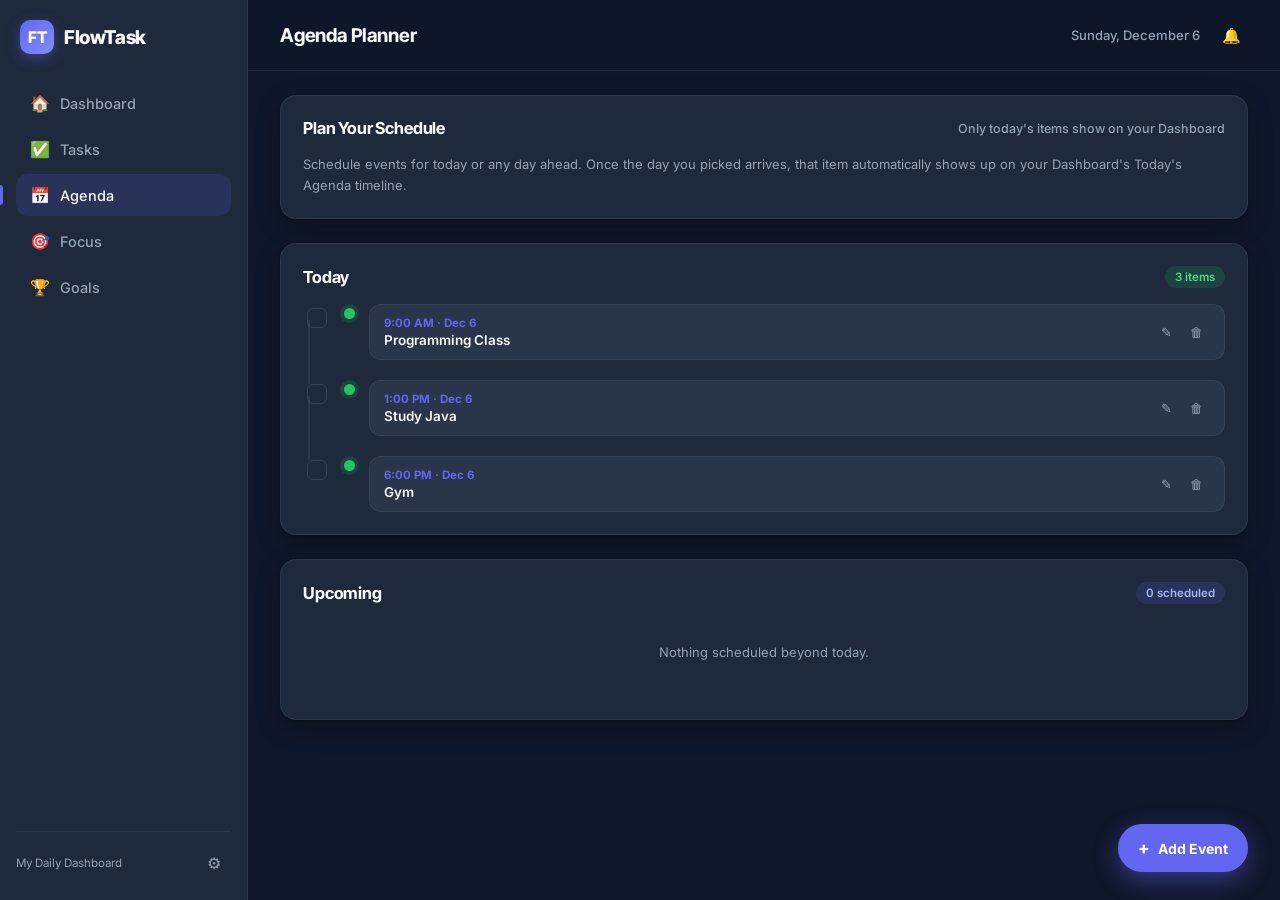
==== agenda.html @ f5a732ae "Add files via upload" ====
<!DOCTYPE html>
<html lang="en">
<head>
<meta charset="UTF-8" />
<meta name="viewport" content="width=device-width, initial-scale=1.0" />
<title>FlowTask — Agenda Planner</title>
<link rel="preconnect" href="https://fonts.googleapis.com">
<link rel="preconnect" href="https://fonts.gstatic.com" crossorigin>
<link href="https://fonts.googleapis.com/css2?family=Inter:wght@400;500;600;700;800&family=Inter+Tight:wght@600;700;800&display=swap" rel="stylesheet">
<link rel="stylesheet" href="style.css">
</head>
<body>

<div class="app">

  <!-- ===================== SIDEBAR ===================== -->
  <aside class="sidebar" id="sidebar">
    <div class="sidebar-top">
      <div class="brand">
        <span class="brand-mark">FT</span>
        <span class="brand-name">FlowTask</span>
      </div>
      <button class="hamburger" id="hamburgerBtn" aria-label="Toggle menu">
        <span></span><span></span><span></span>
      </button>
    </div>

    <nav class="nav" id="mainNav">
      <a href="index.html" class="nav-item">
        <span class="nav-icon">🏠</span><span class="nav-label">Dashboard</span>
      </a>
      <a href="task.html" class="nav-item">
        <span class="nav-icon">✅</span><span class="nav-label">Tasks</span>
      </a>
      <a href="agenda.html" class="nav-item active">
        <span class="nav-icon">📅</span><span class="nav-label">Agenda</span>
      </a>
      <a href="focus.html" class="nav-item">
        <span class="nav-icon">🎯</span><span class="nav-label">Focus</span>
      </a>
      <a href="goals.html" class="nav-item">
        <span class="nav-icon">🏆</span><span class="nav-label">Goals</span>
      </a>
    </nav>

    <div class="sidebar-bottom">
      <span class="profile-mini-sub">My Daily Dashboard</span>
      <button class="icon-btn" id="settingsBtn" aria-label="Settings">⚙</button>
    </div>
  </aside>

  <div class="sidebar-scrim" id="sidebarScrim"></div>

  <!-- ===================== MAIN ===================== -->
  <div class="main">

    <header class="topbar">
      <button class="hamburger hamburger-mobile" id="hamburgerBtnMobile" aria-label="Toggle menu">
        <span></span><span></span><span></span>
      </button>

      <div class="topbar-greeting">
        <h1>Agenda Planner</h1>
      </div>

      <div class="topbar-right">
        <div class="topbar-date" id="topbarDate">—</div>
        <button class="icon-btn notif-btn" id="notifBtn" aria-label="Notifications">🔔</button>
      </div>
    </header>

    <main class="content">

      <section class="panel" aria-label="Agenda planner summary">
        <div class="panel-header">
          <h2>Plan Your Schedule</h2>
          <span class="panel-sub">Only today's items show on your Dashboard</span>
        </div>
        <p class="planner-hint">
          Schedule events for today or any day ahead. Once the day you picked arrives, that item
          automatically shows up on your Dashboard's Today's Agenda timeline.
        </p>
      </section>

      <section class="panel" aria-label="Today">
        <div class="panel-header">
          <h2>Today</h2>
          <span class="pill pill-today" id="todayCountPill">0 items</span>
        </div>
        <div class="timeline" id="todayAgendaList"></div>
        <p class="empty-state" id="todayEmptyState" hidden>Nothing scheduled for today yet.</p>
      </section>

      <section class="panel" aria-label="Upcoming schedule">
        <div class="panel-header">
          <h2>Upcoming</h2>
          <span class="pill" id="upcomingCountPill">0 scheduled</span>
        </div>
        <div id="weeklyAgendaPlanner"></div>
        <p class="empty-state" id="upcomingEmptyState" hidden>Nothing scheduled beyond today.</p>
      </section>

    </main>
  </div>
</div>

<!-- ===================== FLOATING ADD BUTTON ===================== -->
<button class="fab" id="fabAddAgenda" aria-label="Add agenda item">
  <span class="fab-icon">+</span>
  <span class="fab-label">Add Event</span>
</button>

<!-- ===================== MODAL: AGENDA ===================== -->
<div class="modal-overlay" id="agendaModalOverlay" hidden>
  <div class="modal" role="dialog" aria-modal="true" aria-labelledby="agendaModalTitle">
    <div class="modal-header">
      <h3 id="agendaModalTitle">Add Agenda Item</h3>
      <button class="modal-close" data-close="agendaModalOverlay">✕</button>
    </div>
    <form id="agendaForm" class="modal-body">
      <input type="hidden" id="agendaId" />
      <label class="field">
        <span>Event</span>
        <input type="text" id="agendaTitle" placeholder="e.g. Programming Class" required />
      </label>
      <label class="field">
        <span>Description (optional)</span>
        <textarea id="agendaDescription" rows="2" placeholder="e.g. Bring laptop, review chapter 3"></textarea>
      </label>
      <div class="field-row">
        <label class="field">
          <span>Date</span>
          <input type="date" id="agendaDate" required />
        </label>
        <label class="field">
          <span>Time</span>
          <input type="time" id="agendaTime" required />
        </label>
      </div>
      <div class="modal-actions">
        <button type="button" class="btn-secondary" data-close="agendaModalOverlay">Cancel</button>
        <button type="submit" class="btn-primary">Save Item</button>
      </div>
    </form>
  </div>
</div>

<!-- ===================== TOAST ===================== -->
<div class="toast" id="toast" hidden></div>

<script src="common.js"></script>
<script src="agenda.js"></script>
</body>
</html>
---- style.css ----
/* =========================================================
   FLOW — Personal Productivity Dashboard
   Design tokens
========================================================= */
:root {
  --bg: #0F172A;
  --sidebar: #1E293B;
  --card: #334155;
  --card-soft: #293548;
  --border: rgba(148, 163, 184, 0.12);
  --border-strong: rgba(148, 163, 184, 0.22);

  --primary: #6366F1;
  --primary-soft: rgba(99, 102, 241, 0.16);
  --success: #22C55E;
  --success-soft: rgba(34, 197, 94, 0.16);
  --warning: #F59E0B;
  --warning-soft: rgba(245, 158, 11, 0.16);
  --danger: #EF4444;
  --danger-soft: rgba(239, 68, 68, 0.16);

  --text: #F8FAFC;
  --text-secondary: #94A3B8;

  --radius-lg: 16px;
  --radius-md: 12px;
  --radius-sm: 8px;
  --radius-pill: 999px;

  --shadow-card: 0 1px 2px rgba(0,0,0,0.2), 0 8px 24px rgba(0,0,0,0.28);
  --shadow-lift: 0 4px 8px rgba(0,0,0,0.24), 0 16px 36px rgba(0,0,0,0.36);
  --shadow-fab: 0 8px 24px rgba(99, 102, 241, 0.45);

  --ease: cubic-bezier(0.22, 1, 0.36, 1);

  --sidebar-w: 248px;
}

* { box-sizing: border-box; }

html, body {
  margin: 0;
  padding: 0;
  background: var(--bg);
  color: var(--text);
  font-family: 'Inter', -apple-system, BlinkMacSystemFont, sans-serif;
  -webkit-font-smoothing: antialiased;
  scroll-behavior: smooth;
}

::selection { background: var(--primary); color: #fff; }

::-webkit-scrollbar { width: 8px; height: 8px; }
::-webkit-scrollbar-track { background: transparent; }
::-webkit-scrollbar-thumb { background: var(--border-strong); border-radius: 8px; }
::-webkit-scrollbar-thumb:hover { background: var(--text-secondary); }

button, input, select { font-family: inherit; }

a { color: inherit; text-decoration: none; }

/* =========================================================
   APP SHELL
========================================================= */
.app {
  display: flex;
  min-height: 100vh;
}

/* =========================================================
   SIDEBAR
========================================================= */
.sidebar {
  width: var(--sidebar-w);
  min-width: var(--sidebar-w);
  background: var(--sidebar);
  border-right: 1px solid var(--border);
  display: flex;
  flex-direction: column;
  padding: 20px 16px;
  position: sticky;
  top: 0;
  height: 100vh;
  z-index: 40;
  transition: transform 0.32s var(--ease);
}

.sidebar-top {
  display: flex;
  align-items: center;
  justify-content: space-between;
  margin-bottom: 28px;
  padding: 0 4px;
}

.brand {
  display: flex;
  align-items: center;
  gap: 10px;
}

.brand-mark {
  width: 34px;
  height: 34px;
  border-radius: 10px;
  background: linear-gradient(135deg, var(--primary), #818CF8);
  display: flex;
  align-items: center;
  justify-content: center;
  font-family: 'Inter Tight', 'Inter', sans-serif;
  font-weight: 800;
  font-size: 16px;
  color: #fff;
  box-shadow: 0 4px 14px rgba(99,102,241,0.4);
}

.brand-name {
  font-family: 'Inter Tight', 'Inter', sans-serif;
  font-weight: 800;
  font-size: 19px;
  letter-spacing: -0.02em;
}

.hamburger-mobile { display: none; }

.nav {
  display: flex;
  flex-direction: column;
  gap: 4px;
  flex: 1;
}

.nav-item {
  display: flex;
  align-items: center;
  gap: 12px;
  padding: 11px 14px;
  border-radius: var(--radius-md);
  color: var(--text-secondary);
  font-weight: 500;
  font-size: 14.5px;
  position: relative;
  transition: background 0.2s var(--ease), color 0.2s var(--ease), transform 0.15s var(--ease);
}

.nav-item::before {
  content: "";
  position: absolute;
  left: -16px;
  top: 50%;
  transform: translateY(-50%);
  width: 3px;
  height: 0;
  background: var(--primary);
  border-radius: 0 4px 4px 0;
  transition: height 0.2s var(--ease);
}

.nav-item:hover {
  background: rgba(148, 163, 184, 0.08);
  color: var(--text);
}

.nav-item.active {
  background: var(--primary-soft);
  color: var(--text);
}

.nav-item.active::before {
  height: 20px;
}

.nav-icon { font-size: 16px; width: 18px; text-align: center; }

.sidebar-bottom {
  display: flex;
  align-items: center;
  justify-content: space-between;
  padding-top: 14px;
  border-top: 1px solid var(--border);
}

.profile-mini {
  display: flex;
  align-items: center;
  gap: 10px;
  min-width: 0;
}

.avatar {
  width: 36px;
  height: 36px;
  border-radius: 50%;
  background: linear-gradient(135deg, var(--primary), #A78BFA);
  display: flex;
  align-items: center;
  justify-content: center;
  font-weight: 700;
  font-size: 14px;
  color: #fff;
  flex-shrink: 0;
}

.avatar-sm { width: 32px; height: 32px; font-size: 13px; }

.profile-mini-text {
  display: flex;
  flex-direction: column;
  min-width: 0;
}

.profile-mini-name {
  font-size: 13.5px;
  font-weight: 600;
  white-space: nowrap;
  overflow: hidden;
  text-overflow: ellipsis;
}

.profile-mini-sub {
  font-size: 11.5px;
  color: var(--text-secondary);
}

.icon-btn {
  background: transparent;
  border: none;
  color: var(--text-secondary);
  font-size: 16px;
  width: 34px;
  height: 34px;
  border-radius: var(--radius-sm);
  cursor: pointer;
  display: flex;
  align-items: center;
  justify-content: center;
  transition: background 0.2s var(--ease), color 0.2s var(--ease), transform 0.15s var(--ease);
  position: relative;
}

.icon-btn:hover { background: rgba(148,163,184,0.1); color: var(--text); transform: translateY(-1px); }
.icon-btn:active { transform: translateY(0); }

.sidebar-scrim {
  display: none;
}

/* =========================================================
   MAIN / TOPBAR
========================================================= */
.main {
  flex: 1;
  min-width: 0;
  display: flex;
  flex-direction: column;
}

.topbar {
  display: flex;
  align-items: center;
  gap: 20px;
  padding: 18px 32px;
  position: sticky;
  top: 0;
  background: rgba(15, 23, 42, 0.86);
  backdrop-filter: blur(14px);
  z-index: 30;
  border-bottom: 1px solid var(--border);
}

.hamburger {
  display: none;
  flex-direction: column;
  justify-content: center;
  gap: 4px;
  width: 34px;
  height: 34px;
  background: transparent;
  border: none;
  cursor: pointer;
}
.hamburger span {
  display: block;
  height: 2px;
  border-radius: 2px;
  background: var(--text);
}
.hamburger span:nth-child(1) { width: 18px; }
.hamburger span:nth-child(2) { width: 22px; }
.hamburger span:nth-child(3) { width: 14px; }

.topbar-greeting {
  display: flex;
  align-items: center;
  gap: 8px;
  white-space: nowrap;
}

.topbar-greeting h1 {
  font-family: 'Inter Tight', 'Inter', sans-serif;
  font-size: 19px;
  font-weight: 700;
  letter-spacing: -0.01em;
  margin: 0;
}

.wave {
  display: inline-block;
  animation: wave 2.4s ease-in-out infinite;
  transform-origin: 70% 70%;
}
@keyframes wave {
  0%, 60%, 100% { transform: rotate(0deg); }
  10% { transform: rotate(14deg); }
  20% { transform: rotate(-8deg); }
  30% { transform: rotate(14deg); }
  40% { transform: rotate(-4deg); }
}

.topbar-search {
  flex: 1;
  max-width: 420px;
  display: flex;
  align-items: center;
  gap: 8px;
  background: var(--sidebar);
  border: 1px solid var(--border);
  border-radius: var(--radius-pill);
  padding: 9px 16px;
  transition: border-color 0.2s var(--ease), box-shadow 0.2s var(--ease);
}
.topbar-search:focus-within {
  border-color: var(--primary);
  box-shadow: 0 0 0 3px var(--primary-soft);
}
.search-icon { color: var(--text-secondary); font-size: 14px; }
.topbar-search input {
  background: transparent;
  border: none;
  outline: none;
  color: var(--text);
  font-size: 13.5px;
  width: 100%;
}
.topbar-search input::placeholder { color: var(--text-secondary); }

.topbar-right {
  display: flex;
  align-items: center;
  gap: 14px;
  margin-left: auto;
}

.topbar-date {
  font-size: 13px;
  color: var(--text-secondary);
  font-weight: 500;
  white-space: nowrap;
}

.notif-btn { font-size: 15px; }
.notif-dot {
  position: absolute;
  top: 6px;
  right: 6px;
  width: 7px;
  height: 7px;
  border-radius: 50%;
  background: var(--danger);
  box-shadow: 0 0 0 2px var(--sidebar);
}

/* =========================================================
   CONTENT
========================================================= */
.content {
  padding: 24px 32px 120px;
  display: flex;
  flex-direction: column;
  gap: 24px;
  max-width: 1400px;
  width: 100%;
  margin: 0 auto;
}

.panel {
  background: var(--sidebar);
  border: 1px solid var(--border);
  border-radius: var(--radius-lg);
  padding: 22px;
  box-shadow: var(--shadow-card);
  animation: rise 0.5s var(--ease) both;
}

@keyframes rise {
  from { opacity: 0; transform: translateY(10px); }
  to { opacity: 1; transform: translateY(0); }
}

.panel-header {
  display: flex;
  align-items: center;
  justify-content: space-between;
  margin-bottom: 16px;
}

.panel-header h2 {
  font-family: 'Inter Tight', 'Inter', sans-serif;
  font-size: 16.5px;
  font-weight: 700;
  margin: 0;
  letter-spacing: -0.01em;
}

.panel-sub {
  font-size: 12.5px;
  color: var(--text-secondary);
  font-weight: 500;
}

.pill {
  font-size: 11.5px;
  font-weight: 600;
  padding: 4px 10px;
  border-radius: var(--radius-pill);
  background: var(--primary-soft);
  color: #A5B4FC;
}

.btn-ghost-sm {
  background: transparent;
  border: 1px solid var(--border-strong);
  color: var(--text-secondary);
  font-size: 12.5px;
  font-weight: 600;
  padding: 6px 12px;
  border-radius: var(--radius-pill);
  cursor: pointer;
  transition: all 0.2s var(--ease);
}
.btn-ghost-sm:hover {
  color: var(--text);
  border-color: var(--primary);
  background: var(--primary-soft);
}

/* =========================================================
   PROGRESS PANEL (rings)
========================================================= */
.progress-grid {
  display: grid;
  grid-template-columns: repeat(3, 1fr);
  gap: 18px;
}

.progress-card {
  display: flex;
  align-items: center;
  gap: 16px;
  background: var(--card-soft);
  border: 1px solid var(--border);
  border-radius: var(--radius-md);
  padding: 16px;
  transition: transform 0.25s var(--ease), box-shadow 0.25s var(--ease), border-color 0.25s var(--ease);
}
.progress-card:hover {
  transform: translateY(-3px);
  box-shadow: var(--shadow-lift);
  border-color: var(--border-strong);
}

.ring-wrap {
  position: relative;
  width: 64px;
  height: 64px;
  flex-shrink: 0;
}
.ring { width: 100%; height: 100%; transform: rotate(-90deg); }
.ring-track {
  fill: none;
  stroke: rgba(148,163,184,0.14);
  stroke-width: 10;
}
.ring-fill {
  fill: none;
  stroke: var(--primary);
  stroke-width: 10;
  stroke-linecap: round;
  stroke-dasharray: 326.7;
  stroke-dashoffset: 326.7;
  transition: stroke-dashoffset 0.9s var(--ease);
}
.ring-fill-success { stroke: var(--success); }
.ring-fill-warning { stroke: var(--warning); }

.ring-center {
  position: absolute;
  inset: 0;
  display: flex;
  align-items: center;
  justify-content: center;
}
.ring-value { font-size: 13px; font-weight: 700; }

.progress-card-text { display: flex; flex-direction: column; gap: 2px; min-width: 0; }
.progress-card-title { font-size: 13.5px; font-weight: 600; }
.progress-card-sub { font-size: 11.5px; color: var(--text-secondary); }

/* =========================================================
   TWO COLUMN LAYOUT
========================================================= */
.two-col {
  display: grid;
  grid-template-columns: 1.1fr 0.9fr;
  gap: 24px;
  align-items: start;
}

/* =========================================================
   TASK LIST
========================================================= */
.task-list {
  display: flex;
  flex-direction: column;
  gap: 10px;
}

.task-card {
  display: flex;
  align-items: center;
  gap: 12px;
  background: var(--card-soft);
  border: 1px solid var(--border);
  border-radius: var(--radius-md);
  padding: 13px 14px;
  transition: transform 0.2s var(--ease), box-shadow 0.2s var(--ease), border-color 0.2s var(--ease), opacity 0.3s var(--ease);
}
.task-card:hover {
  transform: translateY(-2px);
  box-shadow: var(--shadow-lift);
  border-color: var(--border-strong);
}
.task-card.completed { opacity: 0.55; }
.task-card.completed .task-title { text-decoration: line-through; color: var(--text-secondary); }

.checkbox {
  appearance: none;
  -webkit-appearance: none;
  width: 20px;
  height: 20px;
  min-width: 20px;
  border-radius: 6px;
  border: 1.5px solid var(--border-strong);
  cursor: pointer;
  position: relative;
  transition: all 0.2s var(--ease);
  background: transparent;
}
.checkbox:checked {
  background: var(--success);
  border-color: var(--success);
  animation: pop 0.3s var(--ease);
}
.checkbox:checked::after {
  content: "✓";
  position: absolute;
  inset: 0;
  display: flex;
  align-items: center;
  justify-content: center;
  color: #06210f;
  font-size: 12px;
  font-weight: 800;
}
@keyframes pop {
  0% { transform: scale(0.8); }
  50% { transform: scale(1.15); }
  100% { transform: scale(1); }
}

.task-main {
  flex: 1;
  min-width: 0;
  display: flex;
  flex-direction: column;
  gap: 3px;
}
.task-title {
  font-size: 14px;
  font-weight: 600;
  white-space: nowrap;
  overflow: hidden;
  text-overflow: ellipsis;
}
.task-meta {
  display: flex;
  align-items: center;
  gap: 8px;
}
.task-time {
  font-size: 11.5px;
  color: var(--text-secondary);
}

.badge {
  font-size: 10.5px;
  font-weight: 700;
  text-transform: uppercase;
  letter-spacing: 0.03em;
  padding: 2px 8px;
  border-radius: var(--radius-pill);
}
.badge-low { background: rgba(148,163,184,0.16); color: var(--text-secondary); }
.badge-medium { background: var(--warning-soft); color: var(--warning); }
.badge-high { background: var(--danger-soft); color: var(--danger); }

.task-actions {
  display: flex;
  gap: 4px;
}

.icon-btn-sm {
  background: transparent;
  border: none;
  color: var(--text-secondary);
  width: 28px;
  height: 28px;
  border-radius: var(--radius-sm);
  cursor: pointer;
  font-size: 13px;
  display: flex;
  align-items: center;
  justify-content: center;
  transition: all 0.2s var(--ease);
}
.icon-btn-sm:hover { background: rgba(148,163,184,0.12); color: var(--text); }
.icon-btn-sm.danger:hover { background: var(--danger-soft); color: var(--danger); }

.planner-hint {
  font-size: 13px;
  color: var(--text-secondary);
  line-height: 1.6;
  margin: 0;
}

.week-group {
  margin-bottom: 22px;
}
.week-group:last-child { margin-bottom: 0; }

.week-group-title {
  font-size: 12px;
  font-weight: 700;
  color: var(--primary);
  text-transform: uppercase;
  letter-spacing: 0.04em;
  margin-bottom: 10px;
}

/* =========================================================
   FOCUS PAGE
========================================================= */
.focus-setup-grid {
  display: grid;
  grid-template-columns: 1.2fr 1.2fr 1fr;
  gap: 14px;
  margin-bottom: 18px;
}

.focus-start-btn {
  width: 100%;
  padding: 13px;
  font-size: 14px;
}

.focus-timer-panel {
  display: flex;
  flex-direction: column;
  align-items: center;
  gap: 22px;
  padding: 32px 22px;
}

.focus-phase-dots {
  display: flex;
  gap: 8px;
}
.focus-dot {
  width: 10px;
  height: 10px;
  border-radius: 50%;
  background: rgba(148,163,184,0.2);
  transition: all 0.25s var(--ease);
}
.focus-dot-work { background: rgba(99,102,241,0.3); }
.focus-dot-break { background: rgba(34,197,94,0.3); }
.focus-dot.past { background: var(--text-secondary); opacity: 0.4; }
.focus-dot.current.focus-dot-work { background: var(--primary); transform: scale(1.3); }
.focus-dot.current.focus-dot-break { background: var(--success); transform: scale(1.3); }

.focus-clock-wrap {
  position: relative;
  width: 260px;
  height: 260px;
}
.focus-ring { width: 100%; height: 100%; transform: rotate(-90deg); }
.focus-ring-track {
  fill: none;
  stroke: rgba(148,163,184,0.12);
  stroke-width: 14;
}
.focus-ring-fill {
  fill: none;
  stroke: var(--primary);
  stroke-width: 14;
  stroke-linecap: round;
  stroke-dasharray: 741.4;
  stroke-dashoffset: 741.4;
  transition: stroke-dashoffset 1s linear;
}
.focus-ring-fill.focus-ring-break { stroke: var(--success); }

.focus-clock-center {
  position: absolute;
  inset: 0;
  display: flex;
  flex-direction: column;
  align-items: center;
  justify-content: center;
  gap: 6px;
}
.focus-phase-label {
  font-size: 13px;
  font-weight: 700;
  text-transform: uppercase;
  letter-spacing: 0.06em;
  color: var(--text-secondary);
}
.focus-clock-time {
  font-family: 'Inter Tight', sans-serif;
  font-size: 46px;
  font-weight: 800;
  letter-spacing: -0.02em;
}
.focus-cycle-label {
  font-size: 12px;
  color: var(--text-secondary);
}

.focus-controls {
  display: flex;
  gap: 12px;
}
.focus-controls .btn-primary,
.focus-controls .btn-secondary {
  padding: 12px 26px;
  font-size: 13.5px;
}

@media (max-width: 700px) {
  .focus-setup-grid { grid-template-columns: 1fr; }
  .focus-clock-wrap { width: 220px; height: 220px; }
  .focus-clock-time { font-size: 38px; }
}

.empty-state {
  color: var(--text-secondary);
  font-size: 13px;
  text-align: center;
  padding: 24px 8px;
}

/* =========================================================
   GOALS
========================================================= */
.goal-list {
  display: flex;
  flex-direction: column;
  gap: 14px;
}

.goal-card {
  background: var(--card-soft);
  border: 1px solid var(--border);
  border-radius: var(--radius-md);
  padding: 16px;
  display: flex;
  flex-direction: column;
  gap: 10px;
  transition: transform 0.2s var(--ease), box-shadow 0.2s var(--ease), border-color 0.2s var(--ease);
}
.goal-card:hover {
  transform: translateY(-2px);
  box-shadow: var(--shadow-lift);
  border-color: var(--border-strong);
}

.goal-card-header {
  display: flex;
  align-items: flex-start;
  justify-content: space-between;
  gap: 10px;
}
.goal-card-title-wrap { display: flex; flex-direction: column; gap: 2px; min-width: 0; }
.goal-card-title { font-size: 14.5px; font-weight: 700; }
.goal-card-sub { font-size: 12px; color: var(--text-secondary); }
.goal-card-actions { display: flex; gap: 4px; flex-shrink: 0; }

.goal-bar-track { margin-top: 2px; }
.goal-progress-label { font-size: 11.5px; color: var(--text-secondary); }

.phase-stepper {
  display: flex;
  flex-direction: column;
  gap: 6px;
  margin-top: 6px;
}

.phase-row {
  display: flex;
  align-items: center;
  gap: 10px;
  padding: 8px 10px;
  border-radius: var(--radius-sm);
  background: rgba(148,163,184,0.05);
  transition: background 0.2s var(--ease), opacity 0.2s var(--ease);
}

.phase-title { font-size: 13px; flex: 1; }

.phase-row.phase-done { background: var(--success-soft); }
.phase-row.phase-done .phase-title { text-decoration: line-through; color: var(--text-secondary); }

.phase-row.phase-current { background: var(--primary-soft); }
.phase-row.phase-current .phase-title { font-weight: 600; }

.phase-row.phase-locked { opacity: 0.5; }
.phase-lock { font-size: 12px; margin-left: auto; }

.goal-quick-check {
  display: flex;
  align-items: center;
  gap: 8px;
  font-size: 12.5px;
  color: var(--text-secondary);
  cursor: pointer;
  margin-top: 4px;
}
.goal-quick-check span { font-weight: 500; }

.goal-card-compact .phase-stepper { display: none; }

/* Add-goal modal — dynamic phase input rows */
.phase-input-list {
  display: flex;
  flex-direction: column;
  gap: 8px;
  margin-bottom: 8px;
}
.phase-input-row {
  display: flex;
  gap: 8px;
}
.phase-input-row .phase-input {
  flex: 1;
  background: var(--card-soft);
  border: 1px solid var(--border-strong);
  color: var(--text);
  padding: 9px 11px;
  border-radius: var(--radius-sm);
  font-size: 13px;
  outline: none;
}
.phase-input-row .phase-input:focus {
  border-color: var(--primary);
  box-shadow: 0 0 0 3px var(--primary-soft);
}

/* =========================================================
   AGENDA PLANNER PAGE — extra design touches
========================================================= */
.pill-today {
  background: var(--success-soft);
  color: #4ADE80;
}

#todayAgendaList .timeline-dot {
  background: var(--success);
  box-shadow: 0 0 0 4px var(--success-soft);
}

.week-group .timeline-item .timeline-dot {
  background: var(--primary);
}


/* =========================================================
   TIMELINE / AGENDA
========================================================= */
.timeline {
  display: flex;
  flex-direction: column;
}

.timeline-item {
  display: flex;
  gap: 14px;
  position: relative;
  padding-bottom: 20px;
}
.timeline-item:last-child { padding-bottom: 0; }

.timeline-item::before {
  content: "";
  position: absolute;
  left: 5px;
  top: 16px;
  bottom: -4px;
  width: 1.5px;
  background: var(--border);
}
.timeline-item:last-child::before { display: none; }

.timeline-dot {
  width: 11px;
  height: 11px;
  border-radius: 50%;
  background: var(--primary);
  margin-top: 4px;
  flex-shrink: 0;
  box-shadow: 0 0 0 4px var(--primary-soft);
}

.timeline-body {
  flex: 1;
  min-width: 0;
  display: flex;
  align-items: center;
  justify-content: space-between;
  gap: 10px;
  background: var(--card-soft);
  border: 1px solid var(--border);
  border-radius: var(--radius-md);
  padding: 11px 14px;
  transition: transform 0.2s var(--ease), box-shadow 0.2s var(--ease);
}
.timeline-body:hover {
  transform: translateY(-2px);
  box-shadow: var(--shadow-lift);
}

.timeline-text { display: flex; flex-direction: column; gap: 2px; min-width: 0; }
.timeline-time { font-size: 11.5px; color: var(--primary); font-weight: 700; }
.timeline-title { font-size: 13.5px; font-weight: 600; white-space: nowrap; overflow: hidden; text-overflow: ellipsis; }
.timeline-desc {
  font-size: 12px;
  color: var(--text-secondary);
  white-space: nowrap;
  overflow: hidden;
  text-overflow: ellipsis;
}

.timeline-item.done .timeline-title { text-decoration: line-through; color: var(--text-secondary); }
.timeline-item.done .timeline-body { opacity: 0.55; }
.timeline-item .agenda-checkbox { margin-top: 4px; flex-shrink: 0; }

.timeline-actions { display: flex; gap: 2px; }

/* =========================================================
   HABIT TRACKER
========================================================= */
.habit-grid {
  display: grid;
  grid-template-columns: repeat(auto-fill, minmax(220px, 1fr));
  gap: 14px;
}

.habit-card {
  background: var(--card-soft);
  border: 1px solid var(--border);
  border-radius: var(--radius-md);
  padding: 16px;
  display: flex;
  flex-direction: column;
  gap: 12px;
  transition: transform 0.2s var(--ease), box-shadow 0.2s var(--ease), border-color 0.2s var(--ease);
  position: relative;
  overflow: hidden;
}
.habit-card:hover {
  transform: translateY(-3px);
  box-shadow: var(--shadow-lift);
  border-color: var(--border-strong);
}
.habit-card.done { border-color: rgba(34,197,94,0.4); }

.habit-top { display: flex; align-items: center; gap: 10px; }
.habit-emoji {
  width: 36px;
  height: 36px;
  border-radius: 10px;
  background: rgba(148,163,184,0.1);
  display: flex;
  align-items: center;
  justify-content: center;
  font-size: 17px;
}
.habit-name-wrap { display: flex; flex-direction: column; min-width: 0; flex: 1; }
.habit-name { font-size: 13.5px; font-weight: 600; white-space: nowrap; overflow: hidden; text-overflow: ellipsis; }
.habit-progress-label { font-size: 11px; color: var(--text-secondary); }

.habit-bar-track {
  height: 7px;
  border-radius: var(--radius-pill);
  background: rgba(148,163,184,0.14);
  overflow: hidden;
}
.habit-bar-fill {
  height: 100%;
  border-radius: var(--radius-pill);
  background: linear-gradient(90deg, var(--primary), #818CF8);
  transition: width 0.5s var(--ease);
}
.habit-card.done .habit-bar-fill { background: linear-gradient(90deg, var(--success), #4ADE80); }

.habit-bottom { display: flex; align-items: center; justify-content: space-between; gap: 8px; }

.habit-increment {
  background: var(--primary);
  border: none;
  color: #fff;
  font-weight: 700;
  font-size: 12.5px;
  padding: 7px 14px;
  border-radius: var(--radius-pill);
  cursor: pointer;
  transition: transform 0.15s var(--ease), background 0.2s var(--ease);
}
.habit-increment:hover { transform: translateY(-1px); background: #5457e0; }
.habit-increment:active { transform: translateY(0) scale(0.96); }
.habit-card.done .habit-increment { background: var(--success); }
.habit-card.done .habit-increment:hover { background: #1ea952; }

.habit-check {
  font-size: 18px;
  color: var(--success);
  opacity: 0;
  transform: scale(0.6);
  transition: all 0.3s var(--ease);
}
.habit-card.done .habit-check { opacity: 1; transform: scale(1); }

.habit-burst {
  position: absolute;
  inset: 0;
  pointer-events: none;
  background: radial-gradient(circle at 50% 0%, rgba(34,197,94,0.28), transparent 70%);
  opacity: 0;
}
.habit-card.burst .habit-burst {
  animation: burst 0.6s var(--ease);
}
@keyframes burst {
  0% { opacity: 0.9; }
  100% { opacity: 0; }
}

/* =========================================================
   MOTIVATION CARD
========================================================= */
.motivation-card {
  background: linear-gradient(135deg, rgba(99,102,241,0.16), rgba(99,102,241,0.03));
  border: 1px solid var(--border);
  border-radius: var(--radius-lg);
  padding: 30px 34px;
  text-align: center;
  display: flex;
  flex-direction: column;
  align-items: center;
  gap: 6px;
  animation: rise 0.5s var(--ease) both;
}
.motivation-mark {
  font-family: 'Inter Tight', serif;
  font-size: 40px;
  color: var(--primary);
  line-height: 0.5;
  opacity: 0.8;
}
.motivation-quote {
  font-family: 'Inter Tight', 'Inter', sans-serif;
  font-size: 18px;
  font-weight: 600;
  max-width: 640px;
  margin: 0;
  letter-spacing: -0.01em;
}
.motivation-author {
  font-size: 12.5px;
  color: var(--text-secondary);
  font-weight: 500;
}

/* =========================================================
   FAB
========================================================= */
.fab {
  position: fixed;
  bottom: 28px;
  right: 32px;
  display: flex;
  align-items: center;
  gap: 8px;
  background: var(--primary);
  color: #fff;
  border: none;
  padding: 14px 20px;
  border-radius: var(--radius-pill);
  font-weight: 700;
  font-size: 14px;
  cursor: pointer;
  box-shadow: var(--shadow-fab);
  transition: transform 0.2s var(--ease), box-shadow 0.2s var(--ease), background 0.2s var(--ease);
  z-index: 50;
}
.fab:hover { transform: translateY(-3px); box-shadow: 0 12px 30px rgba(99,102,241,0.55); background: #5457e0; }
.fab:active { transform: translateY(-1px) scale(0.98); }
.fab-icon { font-size: 17px; font-weight: 800; }

/* =========================================================
   MODAL
========================================================= */
.modal-overlay[hidden] {
  display: none !important;
}

.modal-overlay {
  position: fixed;
  inset: 0;
  background: rgba(2, 6, 23, 0.6);
  backdrop-filter: blur(4px);
  display: flex;
  align-items: center;
  justify-content: center;
  z-index: 100;
  animation: fadeIn 0.2s var(--ease);
  padding: 20px;
}
@keyframes fadeIn { from { opacity: 0; } to { opacity: 1; } }

.modal {
  background: var(--sidebar);
  border: 1px solid var(--border-strong);
  border-radius: var(--radius-lg);
  width: 100%;
  max-width: 420px;
  box-shadow: var(--shadow-lift);
  animation: modalIn 0.25s var(--ease);
}
@keyframes modalIn {
  from { opacity: 0; transform: translateY(12px) scale(0.98); }
  to { opacity: 1; transform: translateY(0) scale(1); }
}

.modal-header {
  display: flex;
  align-items: center;
  justify-content: space-between;
  padding: 18px 20px;
  border-bottom: 1px solid var(--border);
}
.modal-header h3 { margin: 0; font-size: 15.5px; font-family: 'Inter Tight', sans-serif; font-weight: 700; }
.modal-close {
  background: transparent;
  border: none;
  color: var(--text-secondary);
  font-size: 14px;
  cursor: pointer;
  width: 30px;
  height: 30px;
  border-radius: var(--radius-sm);
  transition: all 0.2s var(--ease);
}
.modal-close:hover { background: rgba(148,163,184,0.12); color: var(--text); }

.modal-body { padding: 20px; display: flex; flex-direction: column; gap: 14px; }

.field { display: flex; flex-direction: column; gap: 6px; flex: 1; }
.field span { font-size: 12.5px; font-weight: 600; color: var(--text-secondary); }
.field input, .field select, .field textarea {
  background: var(--card-soft);
  border: 1px solid var(--border-strong);
  color: var(--text);
  padding: 10px 12px;
  border-radius: var(--radius-sm);
  font-size: 13.5px;
  outline: none;
  font-family: inherit;
  resize: vertical;
  transition: border-color 0.2s var(--ease), box-shadow 0.2s var(--ease);
}
.field input:focus, .field select:focus, .field textarea:focus {
  border-color: var(--primary);
  box-shadow: 0 0 0 3px var(--primary-soft);
}
.field-row { display: flex; gap: 12px; }

.modal-actions {
  display: flex;
  justify-content: flex-end;
  gap: 10px;
  margin-top: 4px;
}

.btn-primary, .btn-secondary {
  padding: 10px 18px;
  border-radius: var(--radius-pill);
  font-weight: 700;
  font-size: 13px;
  cursor: pointer;
  border: none;
  transition: all 0.2s var(--ease);
}
.btn-primary { background: var(--primary); color: #fff; }
.btn-primary:hover { background: #5457e0; transform: translateY(-1px); }
.btn-secondary { background: transparent; border: 1px solid var(--border-strong); color: var(--text-secondary); }
.btn-secondary:hover { color: var(--text); border-color: var(--text-secondary); }

/* =========================================================
   TOAST
========================================================= */
.toast {
  position: fixed;
  bottom: 28px;
  left: 50%;
  transform: translateX(-50%) translateY(10px);
  background: var(--card);
  border: 1px solid var(--border-strong);
  color: var(--text);
  padding: 12px 18px;
  border-radius: var(--radius-md);
  font-size: 13px;
  font-weight: 600;
  box-shadow: var(--shadow-lift);
  z-index: 200;
  opacity: 0;
  pointer-events: none;
  transition: all 0.3s var(--ease);
}
.toast.show {
  opacity: 1;
  transform: translateX(-50%) translateY(0);
}

/* =========================================================
   RESPONSIVE
========================================================= */
@media (max-width: 1080px) {
  .two-col { grid-template-columns: 1fr; }
  .progress-grid { grid-template-columns: 1fr; }
}

@media (max-width: 860px) {
  :root { --sidebar-w: 240px; }

  .sidebar {
    position: fixed;
    left: 0;
    top: 0;
    transform: translateX(-100%);
    box-shadow: var(--shadow-lift);
  }
  .sidebar.open { transform: translateX(0); }

  .sidebar-scrim {
    display: block;
    position: fixed;
    inset: 0;
    background: rgba(2,6,23,0.55);
    z-index: 39;
    opacity: 0;
    pointer-events: none;
    transition: opacity 0.25s var(--ease);
  }
  .sidebar-scrim.show { opacity: 1; pointer-events: auto; }

  .hamburger-mobile { display: flex; }

  .topbar { padding: 16px 18px; gap: 12px; }
  .topbar-greeting h1 { font-size: 16px; }
  .topbar-search { display: none; }
  .content { padding: 18px 18px 120px; }

  .fab-label { display: none; }
  .fab { padding: 15px; }
  .fab-icon { font-size: 20px; }
}

@media (max-width: 560px) {
  .topbar-date { display: none; }
  .progress-card { flex-direction: column; text-align: center; }
  .field-row { flex-direction: column; }
}

/* Reduced motion */
@media (prefers-reduced-motion: reduce) {
  *, *::before, *::after {
    animation-duration: 0.001ms !important;
    animation-iteration-count: 1 !important;
    transition-duration: 0.001ms !important;
    scroll-behavior: auto !important;
  }
}

/* Focus visibility */
a:focus-visible, button:focus-visible, input:focus-visible, select:focus-visible {
  outline: 2px solid var(--primary);
  outline-offset: 2px;
}
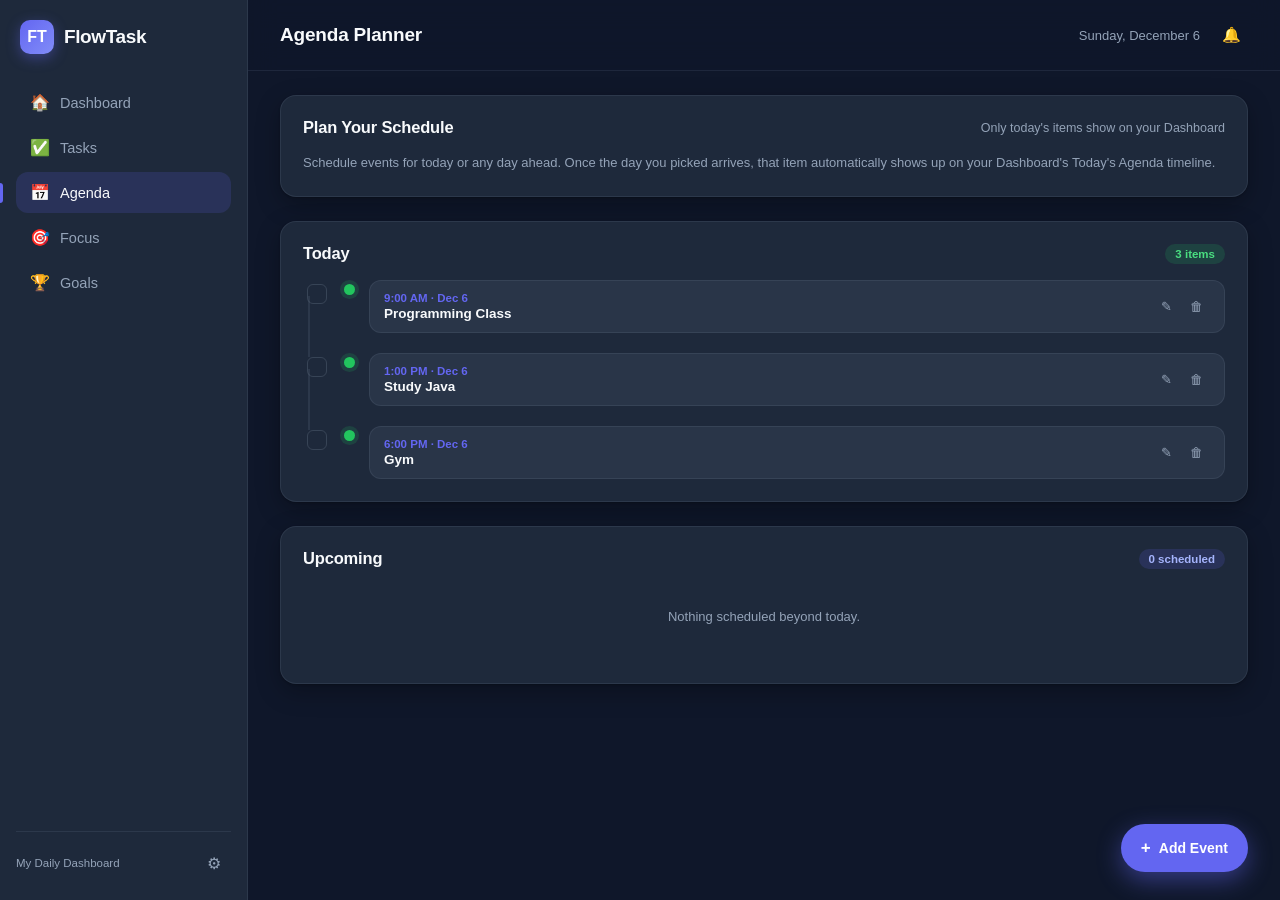
==== commit b0b60fee: "Add files via upload" ====
--- a/agenda.html
+++ b/agenda.html
@@ -2,6 +2,7 @@
 <html lang="en">
 <head>
 <meta charset="UTF-8" />
+<meta http-equiv="Content-Security-Policy" content="default-src 'self'; script-src 'self'; style-src 'self' 'unsafe-inline' https://fonts.googleapis.com; font-src https://fonts.gstatic.com; img-src 'self' data:; object-src 'none'; base-uri 'self'; form-action 'self'; frame-ancestors 'none';" />
 <meta name="viewport" content="width=device-width, initial-scale=1.0" />
 <title>FlowTask — Agenda Planner</title>
 <link rel="preconnect" href="https://fonts.googleapis.com">
